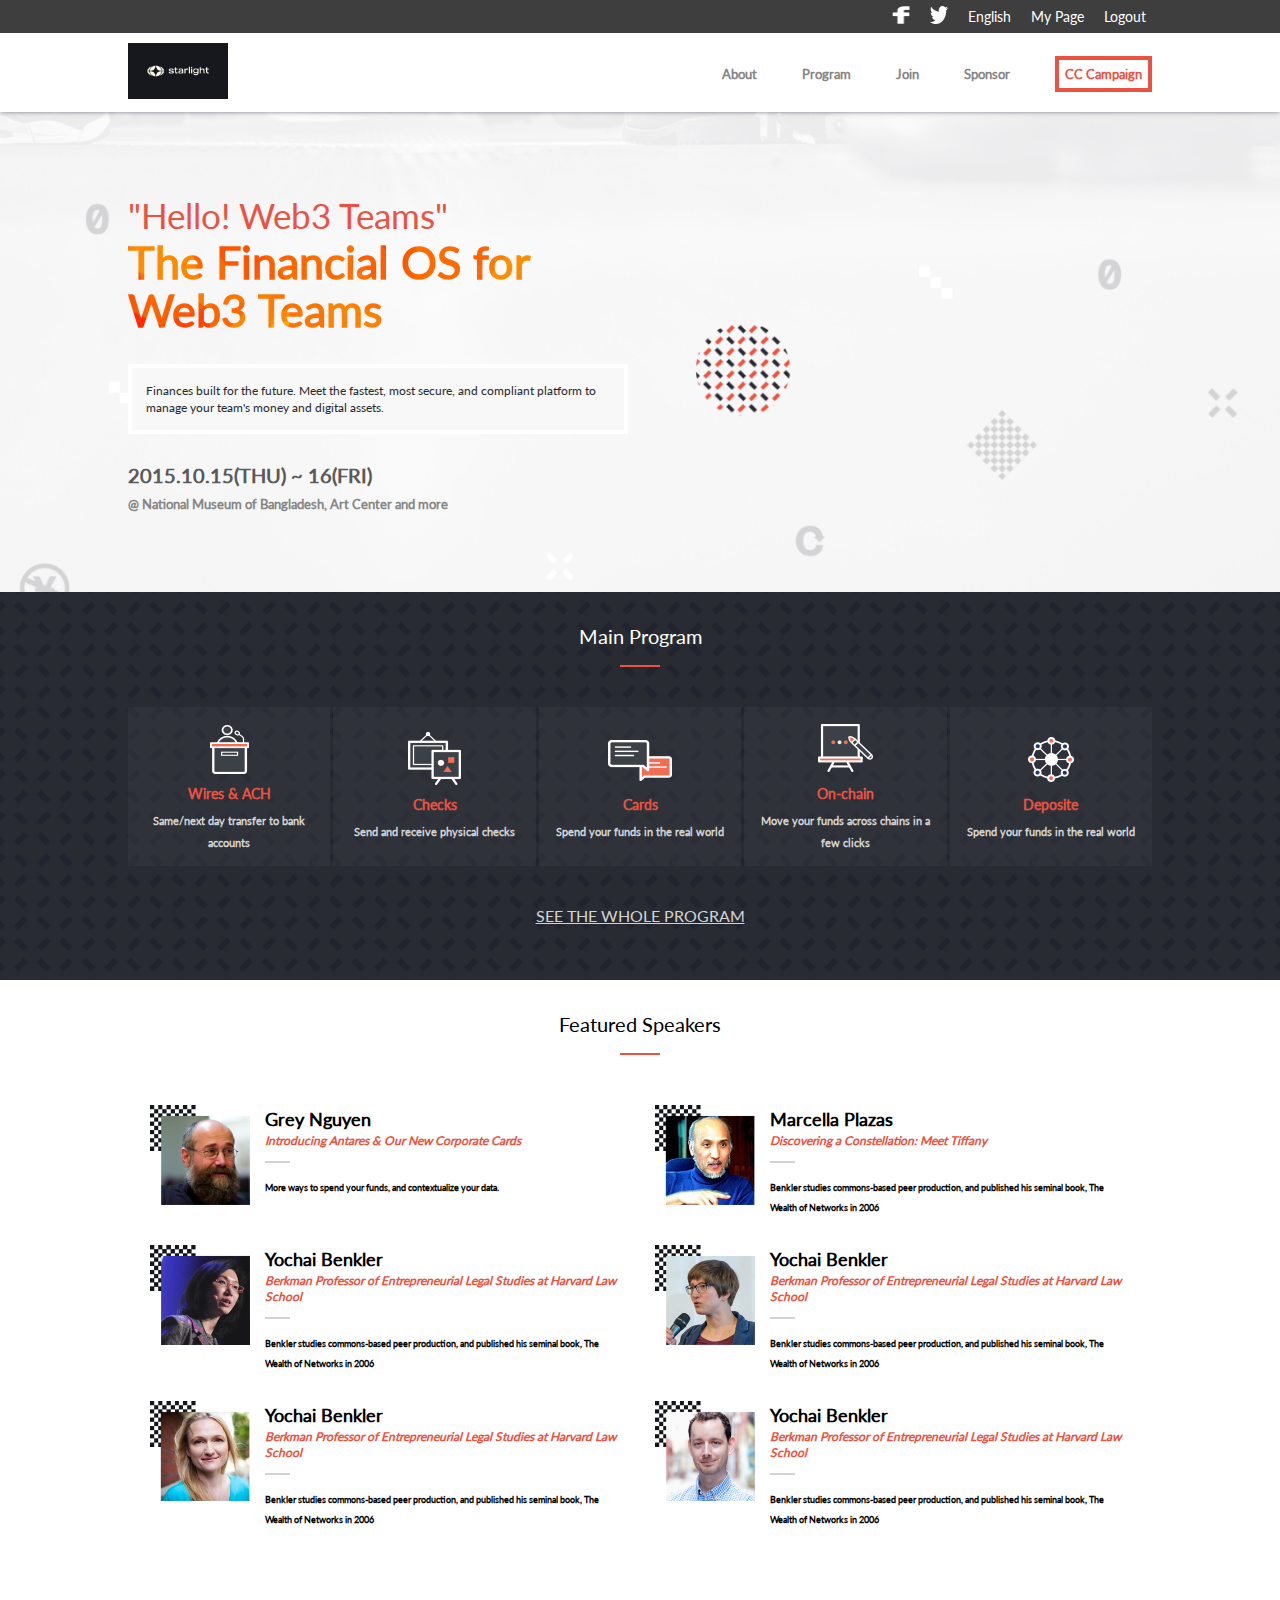
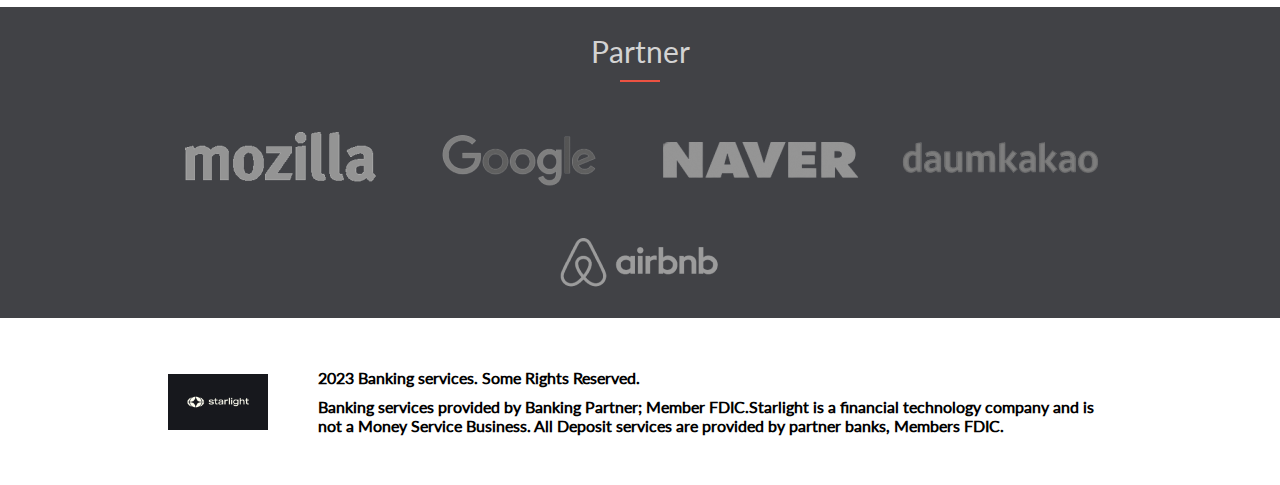
==== index.html @ 07b10582 "Change contents from default content" ====
<!DOCTYPE html>
<html lang="en">

<head>
    <meta charset="UTF-8">
    <meta http-equiv="X-UA-Compatible" content="IE=edge">
    <meta name="viewport" content="width=device-width, initial-scale=1.0">
    <link rel="stylesheet" href="style.css">
    <title>Capstion-1</title>
</head>

<body>

    <section class="mixed">
        <header>
            <nav class="mobile-nav">
                <div class="mobile-header">
                    <a href="#"> <img src="./images/hamburger-icon.png" alt="hamburger icon" id="open-btn"></a>
                </div>
            </nav>
            <!-- dropdown -->
            <div class="side-nav" id="side-nav">
                <a href="#" class="close-btn" id="close-btn"><img src="./images/cross-button.png"
                        alt="cross button"></a>
                <ul>
                    <li>
                        <a href="./about.html">About</a>
                    </li>
                    <li>
                        <a href="#">Program</a>
                    </li>
                    <li>
                        <a href="#">Join</a>
                    </li>
                    <li>
                        <a href="#">Sponsor</a>
                    </li>
                </ul>
            </div>

            <!-- nav for desktop -->

            <nav class="top-nav">
                <ul>
                    <li>
                        <a href="#"><img src="./images/fb-icon.png" alt="twitter icon"></a>
                    </li>
                    <li>
                        <a href="#"><img src="./images/twitter.png" alt="twitter icon"></a>
                    </li>
                    <li>
                        English
                    </li>
                    <li>
                        My Page
                    </li>
                    <li>
                        Logout
                    </li>
                </ul>
            </nav>
            <nav class="desktop-nav">
                <a href="./index.html">

                    <img src="./images/logo.png" class="brand-logo" alt="brand logo">
                </a>
                <div class="desktop-nav-items">
                    <ul>
                        <li>
                            <a href="./about.html">About</a>
                        </li>
                        <li>
                            <a href="#">Program</a>
                        </li>
                        <li>
                            <a href="#">Join</a>
                        </li>
                        <li>
                            <a href="#">Sponsor</a>
                        </li>
                        <li>
                            <a href="#" class="campaign-btn">CC Campaign</a>
                        </li>
                    </ul>
                </div>

            </nav>
        </header>

        <!-- hero section -->

        <section class="hero">
            <div class="container">

                <div class="headlines">
                    <p>"Hello! Web3 Teams"</p>
                    <h1>The Financial OS for Web3 Teams</h1>
                </div>
                <div class="hero-caption">
                    <p>Finances built for the future. Meet the fastest, most secure, and compliant platform to manage
                        your team's money and digital assets.</p>
                </div>
                <div class="schedule">
                    <h2>2015.10.15(THU) ~ 16(FRI)</h2>
                    <h4>@ National Museum of Bangladesh, Art Center and more
                    </h4>
                </div>
            </div>
        </section>
    </section>
    <!-- main program section -->

    <main>
        <div class="main-head">
            <h3>Main Program</h3>
            <hr>
        </div>
        <div class="main-cards">
            <div class="main-card">
                <img src="./images/icon-1.png" alt="icon">
                <h4>Wires & ACH</h4>
                <h6>Same/next day transfer to bank accounts</h6>
            </div>
            <div class="main-card">
                <img src="./images/icon-2.png" alt="icon">
                <h4>Checks</h4>
                <h6>Send and receive physical checks</h6>
            </div>
            <div class="main-card">
                <img src="./images/icon-3.png" alt="icon">
                <h4>Cards</h4>
                <h6>Spend your funds in the real world</h6>
            </div>
            <div class="main-card">
                <img src="./images/icon-4.png" alt="icon">
                <h4>On-chain</h4>
                <h6>
                    Move your funds across chains in a few clicks</h6>
            </div>
            <div class="main-card">
                <img src="./images/icon-5.png" alt="icon">
                <h4>Deposite</h4>
                <h6>Spend your funds in the real world</h6>
            </div>
        </div>
        <div class="main-btn">
            <button>Join CC Global Summit 2015</button>
            <a href="#">SEE THE WHOLE PROGRAM</a>
        </div>
    </main>

    <!-- featured speakers -->

    <section class="speaker" id="speaker">
        <div class="speaker-head">
            <h3>Featured Speakers</h3>
            <hr>
        </div>
        <div class="speaker-cards" id="speaker-cards">
            <!-- load data from js file -->


            <!-- <div class="speaker-card">
                <img src="./images/speaker-1.png" alt="icon">
                <div class="speaker-card-content">
                    <h4>${dataObj[i].name}</h4>
                    <p>Berkman Professor of Entrepreneurial Legal Studies at Harvard Law School</p>
                    <hr>
                    <small>Benkler studies commons-based peer production, and published his seminal book, The Wealth of
                        Networks in 2006</small>
                </div>
              </div> -->

            <div class="speaker-btn" id="load-more-btn">
                <button>MORE <img src="./images/arrow-down.png" alt="arrow-down icon"></button>
            </div>
        </div>
    </section>

    <!--sponsors section -->

    <section class="sponsors">
        <div class="sponsors-body">
            <div class="sponsors-head">
                <h3>Partner</h3>
                <hr>
            </div>
            <div class="sponsors-brand">
                <img src="./images/mozilla 1.png" alt="mozilla">
                <img src="./images/googlekorea 1.png" alt="googlekorea">
                <img src="./images/naver 1.png" alt="naver">
                <img src="./images/daumkakaologo 1.png" alt="daumkakaologo">
                <img src="./images/airbnb 1.png" alt="airbnb">
            </div>
        </div>
    </section>

    <!-- footer -->

    <footer>

        <img src="./images/logo.png" class="brand-logo" alt="Brand logo">
        <div class="footer-content">
            <p>2023 Banking services. Some Rights Reserved.</p>
            <p>Banking services provided by
                Banking Partner; Member FDIC.Starlight is a financial technology company and is not a Money Service
                Business. All Deposit services are provided by partner banks, Members FDIC.</p>
        </div>
    </footer>


    <script src="./script.js"></script>
    <script>
        loadOnFirst();
    </script>
</body>

</html>
---- style.css ----
@font-face {
    font-family: 'lato';
    src: url('./fonts/Lato-Regular.ttf') format('truetype');
}

* {
    margin: 0;
    padding: 0;
    box-sizing: border-box;
}

:root {
    --primary: #272A31;
    --secondary: #EC5242;
    --graish: #D3D3D3;
}

ul li {
    list-style: none;
}

a {
    text-decoration: none;
}

body {
    font-family: 'lato', sans-serif;

}

.brand-logo {
    width: 100px;
}

.mixed {
    /* box-shadow: rgb(0 0 0 / 24%) 0px 3px 8px; */
    background: url('./images/mobile-intro-bg.png');
    background-position: center;
    background-size: cover;
    background-repeat: no-repeat;
}



.mobile-header {
    width: 80%;
    margin: 0 auto;
    padding: 30px 0;
}

#open-btn {
    width: 40px;
}

.invisible-hamburger {
    visibility: hidden;
}

.side-nav {
    height: 100%;
    width: 0;
    position: fixed;
    z-index: 1;
    top: 0;
    left: 0;
    background-color: #272A31;
    overflow-x: hidden;
    transition: 0.5s;
}

.side-nav ul li a {
    padding: 8px 32px;
    font-size: 25px;
    color: var(--secondary);
    display: block;
    transition: 0.3s;
}

.side-nav ul li a:hover {
    color: var(--graish);
}

.side-nav .close-btn img {
    height: 40px;
    margin: 30px;
    transition: 0.5s;
}

/* navigation bar for desktop */
.top-nav {
    background-color: #3E3E3E;
    display: none;
}

.top-nav ul {
    width: 80%;
    margin: 0 auto;
    display: flex;
    justify-content: flex-end;
    align-items: center;
    color: white;
    gap: 20px;
    padding: 6px;
    font-size: 14px;
}

.top-nav ul li a img {
    height: 18px;
    width: 18px;
}

.desktop-nav {
    display: none;
    align-items: center;
    justify-content: space-between;
    width: 80%;
    margin: 0 auto;
    padding: 10px 0;
}

.desktop-nav-items ul {
    display: flex;
    gap: 45px;
    align-items: center;
    justify-content: center;
}

.desktop-nav-items ul li a {
    font-weight: 700;
    font-size: 13px;
    line-height: 17px;
    color: #868686;
    transition: 0.3s;
}

.desktop-nav-items ul li a:hover {
    color: var(--secondary);
}

.campaign-btn {
    border: 4px solid var(--secondary);
    padding: 6px;
    color: var(--secondary) !important;
    transition: 0.5s;
}

.campaign-btn:hover {
    background-color: var(--secondary);
    color: #fff !important;
}

/* hero */

.hero {
    /* background: url('./images/mobile-intro-bg.png');
    background-position: center;
    background-size: cover;
    background-repeat: no-repeat; */
    padding: 50px 0;
}

.container {
    width: 80%;
    margin: 0 auto;
}

.headlines p {
    color: var(--secondary);
    font-size: 20px;
    margin: 5px 0;
}

.headlines h1 {
    color: var(--secondary);
    font-size: 30px;
    font-weight: 800;
    line-height: 35px;
    margin: 0;
    background: url('./images/text-img');

    background-position: center;
    background-size: cover;
    background-repeat: no-repeat;
    background-clip: text;
    -webkit-background-clip: text;
    color: transparent;
}

.hero-caption {
    margin: 30px 0;
}

.hero-caption p {
    font-weight: 400;
    font-size: 12px;
    line-height: 17px;
    color: var(--primary);
    border: 4px solid white;
    background-color: #F8F8F8;
    padding: 14px;
    margin: 20px 0;
}

.schedule h2 {
    font-weight: 900;
    font-size: 20px;
    line-height: 23px;
    color: #595959;
    margin: 10px 0;
}

.schedule h4 {
    font-weight: 700;
    font-size: 13px;
    line-height: 15px;
    color: #868686;
}

/* main-section */

main {
    background: url('./images/main-pattern-bg.png'), #282B32;
    background-position: center;
    color: white;
    padding: 30px 0;
}

.main-head h3 {
    font-weight: 400;
    font-size: 20px;
    line-height: 28px;
    display: flex;
    justify-content: center;
    align-items: center;
}

.main-head hr {
    border: 1px solid var(--secondary);
    width: 40px;
    margin: 15px auto;
}

.main-cards {
    margin: 40px 12px;
    display: flex;
    flex-direction: column;
    gap: 10px;
}

.main-card {
    background-color: rgba(60, 63, 70, 0.4);
    padding: 10px;
    display: flex;
    justify-content: center;
    align-items: center;
    gap: 10px;
}


.main-card h4 {
    width: 25%;
    overflow: hidden;
    font-weight: 700;
    font-size: 14.2712px;
    line-height: 25px;
    color: var(--secondary);
}

.main-card h6 {
    width: 50%;
    font-weight: 700;
    font-size: 10.7034px;
    line-height: 22px;
}

.main-btn {
    text-align: center;
}

.main-btn button {
    background: var(--secondary);
    font-weight: 600;
    font-size: 16px;
    line-height: 28px;
    color: white;
    padding: 20px 50px;
    border: none;
}

.main-btn a {
    display: none;
}

/* featured speaker */
.speaker {
    padding: 30px 0;
    width: 100%;
    margin: 0 auto;
}

.speaker-head h3 {
    font-weight: 400;
    font-size: 20px;
    line-height: 28px;
    display: flex;
    justify-content: center;
    align-items: center;
}

.speaker-head hr {
    border: 1px solid var(--secondary);
    width: 40px;
    margin: 15px auto;
}

.speaker-grid {
    margin: 40px 12px;
    display: grid;
    grid-template-columns: repeat(1, 1fr);
    gap: 10px;
}

.speaker-card {
    padding: 10px;
    display: flex;
    justify-content: flex-start;
    align-items: flex-start;
    gap: 15px;
}

.speaker-card img {
    height: 100px;
    width: 100px;
}

.speaker-card-content h4 {
    font-weight: 700;
    font-size: 18px;
    line-height: 28px;
}

.speaker-card-content p {
    font-weight: 700;
    font-size: 12px;
    line-height: 16px;
    font-style: italic;
    color: var(--secondary);
}

.speaker-card-content hr {
    border: 1px solid var(--graish);
    width: 25px;
    margin: 12px 0;
}

.speaker-card-content small {
    font-weight: 700;
    font-size: 9px;
    line-height: 14px;
}

.speaker-btn {
    text-align: center;
    margin: 0 20px;
}

.speaker-btn button {
    font-weight: 700;
    font-size: 12px;
    line-height: 28px;
    margin: 20px 0;
    padding: 12px 0;
    border: 1px solid #DCDCDC;
    /* filter: drop-shadow(2px 2px 4px rgba(0, 0, 0, 0.25)); */
    border-radius: 4px;
    background-color: white;
    width: 100%;
}

.speaker-btn button img {
    margin-left: 10px;
    height: 8px;
}

.sponsors {
    padding: 30px 0;
    background-color: #414246;
    display: none;
}

.sponsors-body {
    width: 80%;
    margin: 0 auto;
}

.sponsors-head {
    margin-bottom: 40px;
}

.sponsors-head h3 {
    font-weight: 400;
    font-size: 30px;
    line-height: 28px;
    display: flex;
    justify-content: center;
    align-items: center;
    color: var(--graish);
}

.sponsors-head hr {
    border: 1px solid var(--secondary);
    width: 40px;
    margin: 15px auto;
}

.sponsors-brand {
    display: flex;
    align-items: center;
    justify-content: center;
    flex-wrap: wrap;
    gap: 40px;
}

footer {
    display: none;

}

.footer-content p {
    margin: 10px 0;
    font-weight: 700;
}

/* desktop version - 768px wider */
@media screen and (min-width: 768px) {
    .mobile-nav {
        display: none;
    }

    .top-nav {
        display: block;
    }

    header {
        box-shadow: rgba(50, 50, 93, 0.25) 0px 2px 5px -1px, rgba(0, 0, 0, 0.3) 0px 1px 3px -1px;
        position: relative;
        top: 0;
        background: white;
    }


    .desktop-nav {
        /* display: block; */
        display: flex;
    }

    .hero {
        background: url('./images/hero-desktop-bg.png');
        background-position: center;
        background-size: cover;
        background-repeat: no-repeat;
        padding: 80px 0;
    }

    .headlines,
    .hero-caption,
    .schedule {
        width: 500px;
    }

    .headlines h1 {
        font-size: 45px;
        line-height: 48px;
    }

    .headlines p {
        font-size: 35px;
        line-height: 36px;
    }

    .main-cards {
        flex-direction: row;
        gap: 3px;
        width: 80%;
        margin: 40px auto;
    }

    .main-card {
        flex-direction: column;
        text-align: center;
        gap: 4px;
        border: 2px solid transparent;
        width: 100%;
        margin: 0 a;
    }

    .main-card:hover {
        border: 2px solid white;
        cursor: pointer;
    }

    .main-card h4 {
        width: 100%;
    }

    .main-card h6 {
        width: 100%;
        font-size: 11px;
        color: var(--graish);
    }

    .main-btn button {
        display: none;
    }

    .main-btn a {
        color: var(--graish);
        text-decoration: underline;
        margin: 25px 0;
        display: block;
    }

    .speaker {
        width: 80%;
    }

    .speaker-btn {
        display: none;
    }

    .speaker-grid {
        grid-template-columns: repeat(2, 1fr);
    }

    .sponsors {
        display: block;
    }

    footer {
        width: 80%;
        margin: 0 auto;
        display: flex;
        flex-direction: row;
        justify-content: center;
        align-items: center;
        gap: 50px;
        padding: 40px;
    }
}
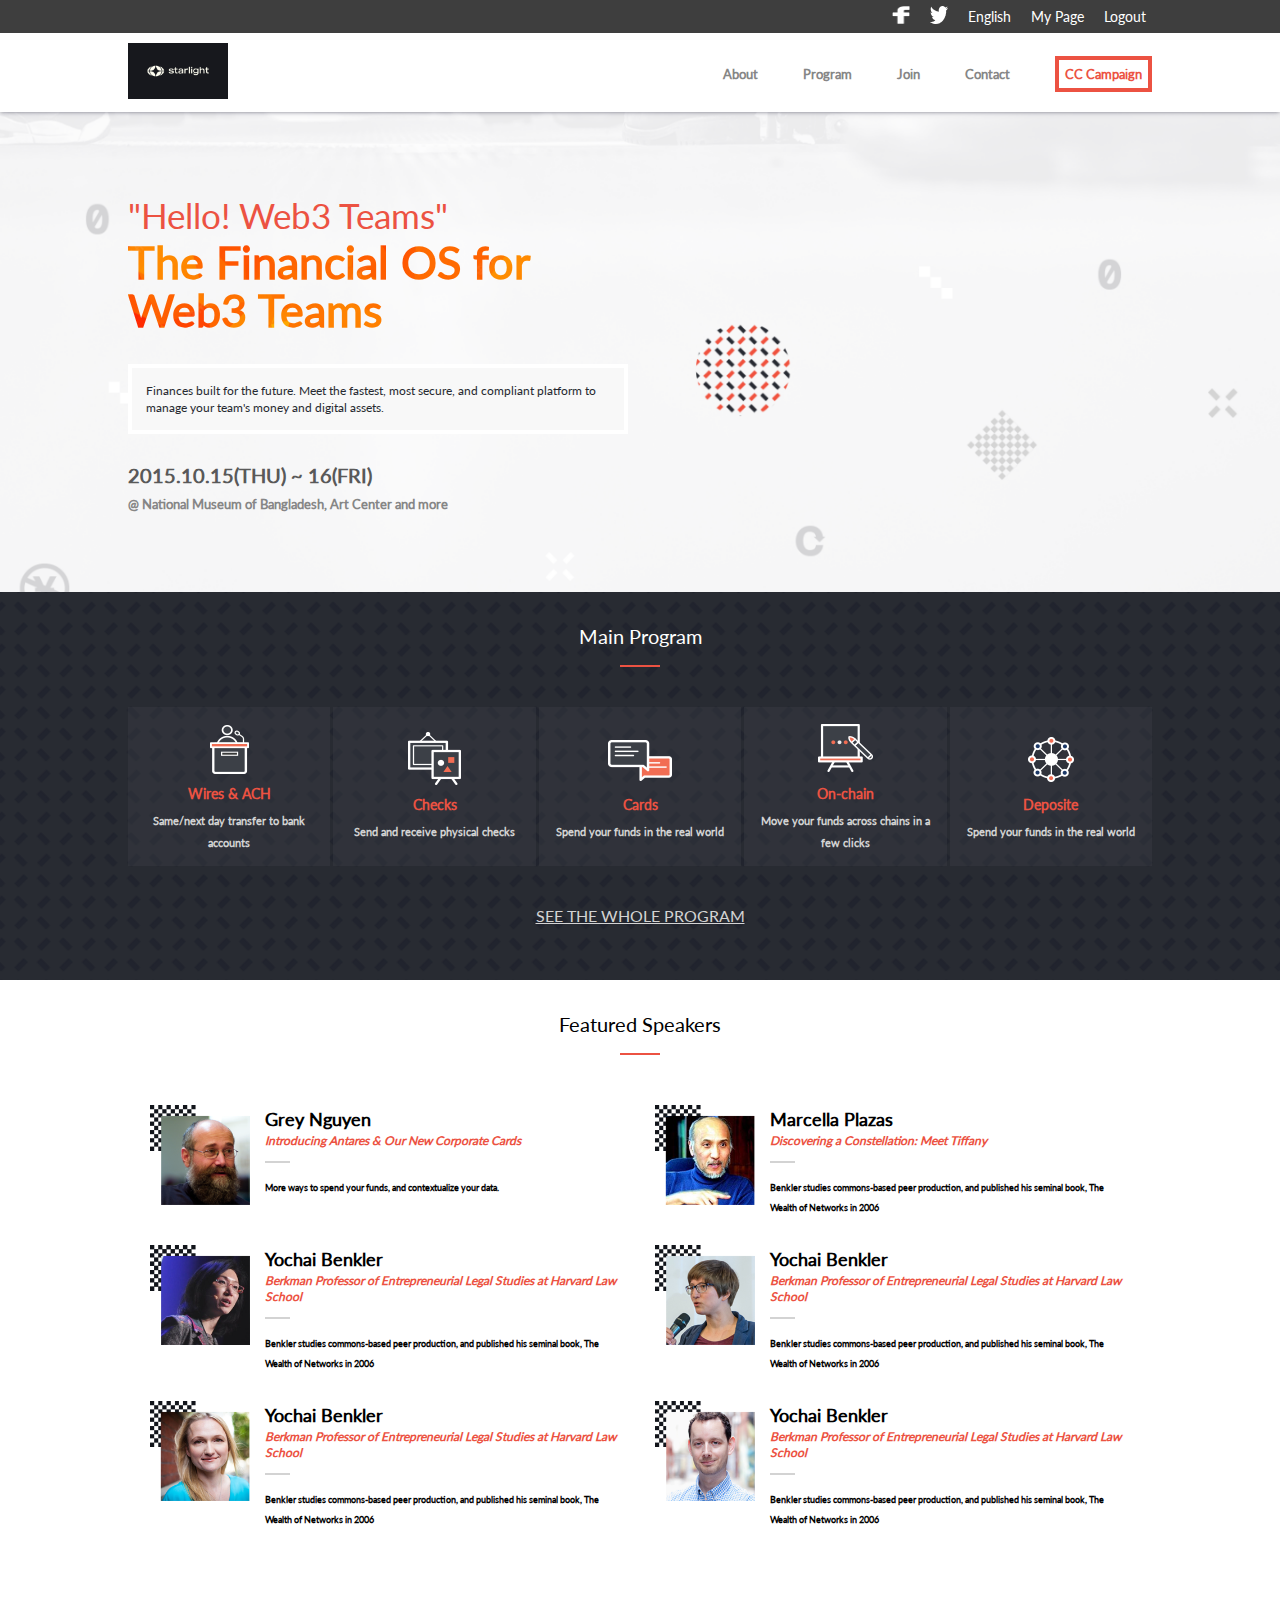
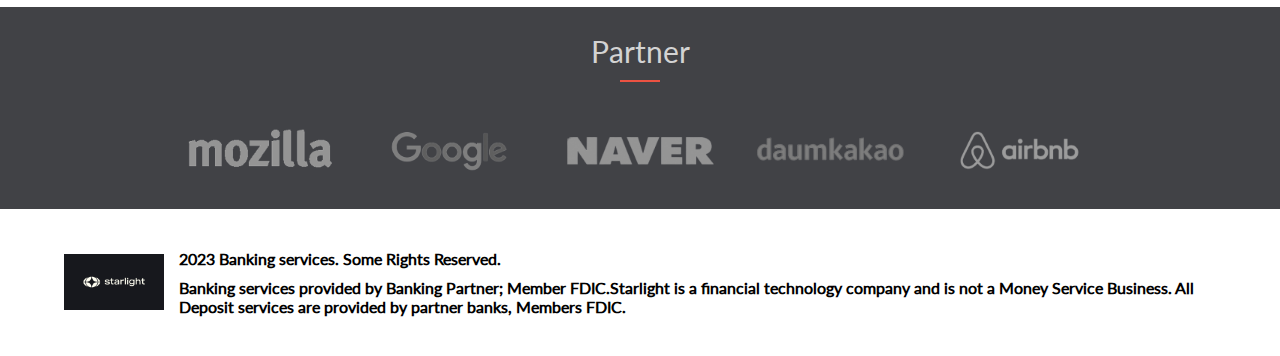
==== commit d47b7959: "Make all changes according to the code reviewer." ====
--- a/index.html
+++ b/index.html
@@ -6,7 +6,7 @@
     <meta http-equiv="X-UA-Compatible" content="IE=edge">
     <meta name="viewport" content="width=device-width, initial-scale=1.0">
     <link rel="stylesheet" href="style.css">
-    <title>Capstion-1</title>
+    <title>Web3 Teams</title>
 </head>
 
 <body>
@@ -27,14 +27,15 @@
                         <a href="./about.html">About</a>
                     </li>
                     <li>
-                        <a href="#">Program</a>
-                    </li>
-                    <li>
-                        <a href="#">Join</a>
-                    </li>
-                    <li>
-                        <a href="#">Sponsor</a>
-                    </li>
+                        <a href="./program.html">Program</a>
+                    </li>
+                    <li>
+                        <a href="./join.html">Join</a>
+                    </li>
+                    <li>
+                        <a href="./contact.html">Contact</a>
+                    </li>
+
                 </ul>
             </div>
 
@@ -43,7 +44,7 @@
             <nav class="top-nav">
                 <ul>
                     <li>
-                        <a href="#"><img src="./images/fb-icon.png" alt="twitter icon"></a>
+                        <a href="#"><img src="./images/fb-icon.png" alt="facebook icon"></a>
                     </li>
                     <li>
                         <a href="#"><img src="./images/twitter.png" alt="twitter icon"></a>
@@ -61,7 +62,6 @@
             </nav>
             <nav class="desktop-nav">
                 <a href="./index.html">
-
                     <img src="./images/logo.png" class="brand-logo" alt="brand logo">
                 </a>
                 <div class="desktop-nav-items">
@@ -70,16 +70,16 @@
                             <a href="./about.html">About</a>
                         </li>
                         <li>
-                            <a href="#">Program</a>
-                        </li>
-                        <li>
-                            <a href="#">Join</a>
-                        </li>
-                        <li>
-                            <a href="#">Sponsor</a>
-                        </li>
-                        <li>
-                            <a href="#" class="campaign-btn">CC Campaign</a>
+                            <a href="./program.html">Program</a>
+                        </li>
+                        <li>
+                            <a href="./join.html">Join</a>
+                        </li>
+                        <li>
+                            <a href="./contact.html">Contact</a>
+                        </li>
+                        <li>
+                            <a href="./campaign" class="campaign-btn">CC Campaign</a>
                         </li>
                     </ul>
                 </div>
@@ -158,18 +158,6 @@
         </div>
         <div class="speaker-cards" id="speaker-cards">
             <!-- load data from js file -->
-
-
-            <!-- <div class="speaker-card">
-                <img src="./images/speaker-1.png" alt="icon">
-                <div class="speaker-card-content">
-                    <h4>${dataObj[i].name}</h4>
-                    <p>Berkman Professor of Entrepreneurial Legal Studies at Harvard Law School</p>
-                    <hr>
-                    <small>Benkler studies commons-based peer production, and published his seminal book, The Wealth of
-                        Networks in 2006</small>
-                </div>
-              </div> -->
 
             <div class="speaker-btn" id="load-more-btn">
                 <button>MORE <img src="./images/arrow-down.png" alt="arrow-down icon"></button>
@@ -199,20 +187,20 @@
 
     <footer>
 
-        <img src="./images/logo.png" class="brand-logo" alt="Brand logo">
-        <div class="footer-content">
-            <p>2023 Banking services. Some Rights Reserved.</p>
-            <p>Banking services provided by
-                Banking Partner; Member FDIC.Starlight is a financial technology company and is not a Money Service
-                Business. All Deposit services are provided by partner banks, Members FDIC.</p>
+        <div class="footer-items">
+            <img src="./images/logo.png" class="brand-logo" alt="Brand logo">
+            <div class="footer-content">
+                <p>2023 Banking services. Some Rights Reserved.</p>
+                <p class="footer-2nd">Banking services provided by
+                    Banking Partner; Member FDIC.Starlight is a financial technology company and is not a Money Service
+                    Business. All Deposit services are provided by partner banks, Members FDIC.</p>
+            </div>
         </div>
     </footer>
 
 
     <script src="./script.js"></script>
-    <script>
-        loadOnFirst();
-    </script>
+
 </body>
 
 </html>--- a/style.css
+++ b/style.css
@@ -1,549 +1,542 @@
 @font-face {
-    font-family: 'lato';
-    src: url('./fonts/Lato-Regular.ttf') format('truetype');
+  font-family: 'lato';
+  src: url('./fonts/Lato-Regular.ttf') format('truetype');
 }
 
 * {
-    margin: 0;
-    padding: 0;
-    box-sizing: border-box;
+  margin: 0;
+  padding: 0;
+  box-sizing: border-box;
 }
 
 :root {
-    --primary: #272A31;
-    --secondary: #EC5242;
-    --graish: #D3D3D3;
+  --primary: #272a31;
+  --secondary: #ec5242;
+  --graish: #d3d3d3;
 }
 
 ul li {
-    list-style: none;
+  list-style: none;
 }
 
 a {
-    text-decoration: none;
+  text-decoration: none;
 }
 
 body {
-    font-family: 'lato', sans-serif;
-
+  font-family: 'lato', sans-serif;
 }
 
 .brand-logo {
-    width: 100px;
+  width: 100px;
 }
 
 .mixed {
-    /* box-shadow: rgb(0 0 0 / 24%) 0px 3px 8px; */
-    background: url('./images/mobile-intro-bg.png');
+  background: url('./images/mobile-intro-bg.png');
+  background-position: center;
+  background-size: cover;
+  background-repeat: no-repeat;
+}
+
+.mobile-header {
+  width: 80%;
+  margin: 0 auto;
+  padding: 30px 0;
+}
+
+#open-btn {
+  width: 40px;
+}
+
+.invisible-hamburger {
+  visibility: hidden;
+}
+
+.side-nav {
+  height: 100%;
+  width: 0;
+  position: fixed;
+  z-index: 1;
+  top: 0;
+  left: 0;
+  background-color: #272a31;
+  overflow-x: hidden;
+  transition: 0.5s;
+}
+
+.main-btn a {
+  display: none;
+}
+
+.side-nav ul li a {
+  padding: 8px 32px;
+  font-size: 25px;
+  color: var(--secondary);
+  display: block;
+  transition: 0.3s;
+}
+
+.desktop-nav-items ul li a {
+  font-weight: 700;
+  font-size: 13px;
+  line-height: 17px;
+  color: #868686;
+  transition: 0.3s;
+}
+
+.side-nav ul li a:hover {
+  color: var(--graish);
+}
+
+.speaker-card img {
+  height: 100px;
+  width: 100px;
+}
+
+.speaker-btn button img {
+  margin-left: 10px;
+  height: 8px;
+}
+
+.top-nav ul li a img {
+  height: 18px;
+  width: 18px;
+}
+
+.side-nav .close-btn img {
+  height: 40px;
+  margin: 30px;
+  transition: 0.5s;
+}
+
+/* navigation bar for desktop */
+.top-nav {
+  background-color: #3e3e3e;
+  display: none;
+}
+
+.top-nav ul {
+  width: 80%;
+  margin: 0 auto;
+  display: flex;
+  justify-content: flex-end;
+  align-items: center;
+  color: white;
+  gap: 20px;
+  padding: 6px;
+  font-size: 14px;
+}
+
+.desktop-nav {
+  display: none;
+  align-items: center;
+  justify-content: space-between;
+  width: 80%;
+  margin: 0 auto;
+  padding: 10px 0;
+}
+
+.desktop-nav-items ul {
+  display: flex;
+  gap: 45px;
+  align-items: center;
+  justify-content: center;
+}
+
+.desktop-nav-items ul li a:hover {
+  color: var(--secondary);
+}
+
+.campaign-btn {
+  border: 4px solid var(--secondary);
+  padding: 6px;
+  color: var(--secondary) !important;
+  transition: 0.5s;
+}
+
+.campaign-btn:hover {
+  background-color: var(--secondary);
+  color: #fff !important;
+}
+
+/* hero */
+
+.hero {
+  padding: 50px 0;
+}
+
+.container {
+  width: 80%;
+  margin: 0 auto;
+}
+
+.headlines p {
+  color: var(--secondary);
+  font-size: 20px;
+  margin: 5px 0;
+}
+
+.headlines h1 {
+  font-size: 30px;
+  font-weight: 800;
+  line-height: 35px;
+  margin: 0;
+  background: url('./images/text-img');
+  background-position: center;
+  background-size: cover;
+  background-repeat: no-repeat;
+  -webkit-background-clip: text;
+  color: transparent;
+}
+
+.hero-caption {
+  margin: 30px 0;
+}
+
+.hero-caption p {
+  font-weight: 400;
+  font-size: 12px;
+  line-height: 17px;
+  color: var(--primary);
+  border: 4px solid white;
+  background-color: #f8f8f8;
+  padding: 14px;
+  margin: 20px 0;
+}
+
+.schedule h2 {
+  font-weight: 900;
+  font-size: 20px;
+  line-height: 23px;
+  color: #595959;
+  margin: 10px 0;
+}
+
+.schedule h4 {
+  font-weight: 700;
+  font-size: 13px;
+  line-height: 15px;
+  color: #868686;
+}
+
+/* main-section */
+
+main {
+  background: url('./images/main-pattern-bg.png'), #282b32;
+  background-position: center;
+  color: white;
+  padding: 30px 0;
+}
+
+.main-head h3 {
+  font-weight: 400;
+  font-size: 20px;
+  line-height: 28px;
+  display: flex;
+  justify-content: center;
+  align-items: center;
+}
+
+.main-head hr {
+  border: 1px solid var(--secondary);
+  width: 40px;
+  margin: 15px auto;
+}
+
+.main-cards {
+  margin: 40px 12px;
+  display: flex;
+  flex-direction: column;
+  gap: 10px;
+}
+
+.main-card {
+  background-color: rgba(60, 63, 70, 0.4);
+  padding: 10px;
+  display: flex;
+  justify-content: center;
+  align-items: center;
+  gap: 10px;
+}
+
+.main-card h4 {
+  width: 25%;
+  overflow: hidden;
+  font-weight: 700;
+  font-size: 14.2712px;
+  line-height: 25px;
+  color: var(--secondary);
+}
+
+.main-card h6 {
+  width: 50%;
+  font-weight: 700;
+  font-size: 10.7034px;
+  line-height: 22px;
+}
+
+.main-btn {
+  text-align: center;
+}
+
+.main-btn button {
+  background: var(--secondary);
+  font-weight: 600;
+  font-size: 16px;
+  line-height: 28px;
+  color: white;
+  padding: 20px 50px;
+  border: none;
+}
+
+/* featured speaker */
+.speaker {
+  padding: 30px 0;
+  width: 100%;
+  margin: 0 auto;
+}
+
+.speaker-head h3 {
+  font-weight: 400;
+  font-size: 20px;
+  line-height: 28px;
+  display: flex;
+  justify-content: center;
+  align-items: center;
+}
+
+.speaker-head hr {
+  border: 1px solid var(--secondary);
+  width: 40px;
+  margin: 15px auto;
+}
+
+.speaker-grid {
+  margin: 40px 12px;
+  display: grid;
+  grid-template-columns: repeat(1, 1fr);
+  gap: 10px;
+}
+
+.speaker-card {
+  padding: 10px;
+  display: flex;
+  justify-content: flex-start;
+  align-items: flex-start;
+  gap: 15px;
+}
+
+.speaker-card-content h4 {
+  font-weight: 700;
+  font-size: 18px;
+  line-height: 28px;
+}
+
+.speaker-card-content p {
+  font-weight: 700;
+  font-size: 12px;
+  line-height: 16px;
+  font-style: italic;
+  color: var(--secondary);
+}
+
+.speaker-card-content hr {
+  border: 1px solid var(--graish);
+  width: 25px;
+  margin: 12px 0;
+}
+
+.speaker-card-content small {
+  font-weight: 700;
+  font-size: 9px;
+  line-height: 14px;
+}
+
+.speaker-btn {
+  text-align: center;
+  margin: 0 20px;
+}
+
+.speaker-btn button {
+  font-weight: 700;
+  font-size: 12px;
+  line-height: 28px;
+  margin: 20px 0;
+  padding: 12px 0;
+  border: 1px solid #dcdcdc;
+  border-radius: 4px;
+  background-color: white;
+  width: 100%;
+}
+
+.sponsors {
+  padding: 30px 0;
+  background-color: #414246;
+  display: block;
+}
+
+.sponsors-body {
+  width: 80%;
+  margin: 0 auto;
+}
+
+.sponsors-head {
+  margin-bottom: 40px;
+}
+
+.sponsors-head h3 {
+  font-weight: 400;
+  font-size: 30px;
+  line-height: 28px;
+  display: flex;
+  justify-content: center;
+  align-items: center;
+  color: var(--graish);
+}
+
+.sponsors-head hr {
+  border: 1px solid var(--secondary);
+  width: 40px;
+  margin: 15px auto;
+}
+
+.sponsors-brand {
+  display: flex;
+  align-items: center;
+  justify-content: center;
+  flex-wrap: wrap;
+  gap: 40px;
+}
+
+.sponsors-brand img {
+  width: 150px;
+}
+
+.footer-items {
+  width: 90%;
+  margin: 0 auto;
+  display: flex;
+  justify-content: center;
+  align-items: center;
+  text-align: left;
+  gap: 15px;
+  padding: 30px 0;
+}
+
+.footer-content p {
+  margin: 10px 0;
+  font-weight: 700;
+}
+
+.footer-2nd {
+  display: none;
+}
+
+/* desktop version - 768px wider */
+@media screen and (min-width: 768px) {
+  .mobile-nav {
+    display: none;
+  }
+
+  .top-nav {
+    display: block;
+  }
+
+  header {
+    box-shadow: rgba(50, 50, 93, 0.25) 0 2px 5px -1px, rgba(0, 0, 0, 0.3) 0 1px 3px -1px;
+    position: relative;
+    top: 0;
+    background: white;
+  }
+
+  .desktop-nav {
+    display: flex;
+  }
+
+  .hero {
+    background: url('./images/hero-desktop-bg.png');
     background-position: center;
     background-size: cover;
     background-repeat: no-repeat;
-}
-
-
-
-.mobile-header {
+    padding: 80px 0;
+  }
+
+  .headlines,
+  .hero-caption,
+  .schedule {
+    width: 500px;
+  }
+
+  .headlines h1 {
+    font-size: 45px;
+    line-height: 48px;
+  }
+
+  .headlines p {
+    font-size: 35px;
+    line-height: 36px;
+  }
+
+  .main-cards {
+    flex-direction: row;
+    gap: 3px;
     width: 80%;
-    margin: 0 auto;
-    padding: 30px 0;
-}
-
-#open-btn {
-    width: 40px;
-}
-
-.invisible-hamburger {
-    visibility: hidden;
-}
-
-.side-nav {
-    height: 100%;
-    width: 0;
-    position: fixed;
-    z-index: 1;
-    top: 0;
-    left: 0;
-    background-color: #272A31;
-    overflow-x: hidden;
-    transition: 0.5s;
-}
-
-.side-nav ul li a {
-    padding: 8px 32px;
-    font-size: 25px;
-    color: var(--secondary);
-    display: block;
-    transition: 0.3s;
-}
-
-.side-nav ul li a:hover {
-    color: var(--graish);
-}
-
-.side-nav .close-btn img {
-    height: 40px;
-    margin: 30px;
-    transition: 0.5s;
-}
-
-/* navigation bar for desktop */
-.top-nav {
-    background-color: #3E3E3E;
-    display: none;
-}
-
-.top-nav ul {
-    width: 80%;
-    margin: 0 auto;
-    display: flex;
-    justify-content: flex-end;
-    align-items: center;
-    color: white;
-    gap: 20px;
-    padding: 6px;
-    font-size: 14px;
-}
-
-.top-nav ul li a img {
-    height: 18px;
-    width: 18px;
-}
-
-.desktop-nav {
-    display: none;
-    align-items: center;
-    justify-content: space-between;
-    width: 80%;
-    margin: 0 auto;
-    padding: 10px 0;
-}
-
-.desktop-nav-items ul {
-    display: flex;
-    gap: 45px;
-    align-items: center;
-    justify-content: center;
-}
-
-.desktop-nav-items ul li a {
-    font-weight: 700;
-    font-size: 13px;
-    line-height: 17px;
-    color: #868686;
-    transition: 0.3s;
-}
-
-.desktop-nav-items ul li a:hover {
-    color: var(--secondary);
-}
-
-.campaign-btn {
-    border: 4px solid var(--secondary);
-    padding: 6px;
-    color: var(--secondary) !important;
-    transition: 0.5s;
-}
-
-.campaign-btn:hover {
-    background-color: var(--secondary);
-    color: #fff !important;
-}
-
-/* hero */
-
-.hero {
-    /* background: url('./images/mobile-intro-bg.png');
-    background-position: center;
-    background-size: cover;
-    background-repeat: no-repeat; */
-    padding: 50px 0;
-}
-
-.container {
-    width: 80%;
-    margin: 0 auto;
-}
-
-.headlines p {
-    color: var(--secondary);
-    font-size: 20px;
-    margin: 5px 0;
-}
-
-.headlines h1 {
-    color: var(--secondary);
-    font-size: 30px;
-    font-weight: 800;
-    line-height: 35px;
-    margin: 0;
-    background: url('./images/text-img');
-
-    background-position: center;
-    background-size: cover;
-    background-repeat: no-repeat;
-    background-clip: text;
-    -webkit-background-clip: text;
-    color: transparent;
-}
-
-.hero-caption {
-    margin: 30px 0;
-}
-
-.hero-caption p {
-    font-weight: 400;
-    font-size: 12px;
-    line-height: 17px;
-    color: var(--primary);
-    border: 4px solid white;
-    background-color: #F8F8F8;
-    padding: 14px;
-    margin: 20px 0;
-}
-
-.schedule h2 {
-    font-weight: 900;
-    font-size: 20px;
-    line-height: 23px;
-    color: #595959;
-    margin: 10px 0;
-}
-
-.schedule h4 {
-    font-weight: 700;
-    font-size: 13px;
-    line-height: 15px;
-    color: #868686;
-}
-
-/* main-section */
-
-main {
-    background: url('./images/main-pattern-bg.png'), #282B32;
-    background-position: center;
-    color: white;
-    padding: 30px 0;
-}
-
-.main-head h3 {
-    font-weight: 400;
-    font-size: 20px;
-    line-height: 28px;
-    display: flex;
-    justify-content: center;
-    align-items: center;
-}
-
-.main-head hr {
-    border: 1px solid var(--secondary);
-    width: 40px;
-    margin: 15px auto;
-}
-
-.main-cards {
-    margin: 40px 12px;
-    display: flex;
+    margin: 40px auto;
+  }
+
+  .main-card {
     flex-direction: column;
-    gap: 10px;
-}
-
-.main-card {
-    background-color: rgba(60, 63, 70, 0.4);
-    padding: 10px;
-    display: flex;
-    justify-content: center;
-    align-items: center;
-    gap: 10px;
-}
-
-
-.main-card h4 {
-    width: 25%;
-    overflow: hidden;
-    font-weight: 700;
-    font-size: 14.2712px;
-    line-height: 25px;
-    color: var(--secondary);
-}
-
-.main-card h6 {
-    width: 50%;
-    font-weight: 700;
-    font-size: 10.7034px;
-    line-height: 22px;
-}
-
-.main-btn {
     text-align: center;
-}
-
-.main-btn button {
-    background: var(--secondary);
-    font-weight: 600;
-    font-size: 16px;
-    line-height: 28px;
-    color: white;
-    padding: 20px 50px;
-    border: none;
-}
-
-.main-btn a {
-    display: none;
-}
-
-/* featured speaker */
-.speaker {
-    padding: 30px 0;
+    gap: 4px;
+    border: 2px solid transparent;
     width: 100%;
     margin: 0 auto;
-}
-
-.speaker-head h3 {
-    font-weight: 400;
-    font-size: 20px;
-    line-height: 28px;
-    display: flex;
-    justify-content: center;
-    align-items: center;
-}
-
-.speaker-head hr {
-    border: 1px solid var(--secondary);
-    width: 40px;
-    margin: 15px auto;
-}
-
-.speaker-grid {
-    margin: 40px 12px;
-    display: grid;
-    grid-template-columns: repeat(1, 1fr);
-    gap: 10px;
-}
-
-.speaker-card {
-    padding: 10px;
-    display: flex;
-    justify-content: flex-start;
-    align-items: flex-start;
-    gap: 15px;
-}
-
-.speaker-card img {
-    height: 100px;
-    width: 100px;
-}
-
-.speaker-card-content h4 {
-    font-weight: 700;
-    font-size: 18px;
-    line-height: 28px;
-}
-
-.speaker-card-content p {
-    font-weight: 700;
-    font-size: 12px;
-    line-height: 16px;
-    font-style: italic;
-    color: var(--secondary);
-}
-
-.speaker-card-content hr {
-    border: 1px solid var(--graish);
-    width: 25px;
-    margin: 12px 0;
-}
-
-.speaker-card-content small {
-    font-weight: 700;
-    font-size: 9px;
-    line-height: 14px;
-}
-
-.speaker-btn {
-    text-align: center;
-    margin: 0 20px;
-}
-
-.speaker-btn button {
-    font-weight: 700;
-    font-size: 12px;
-    line-height: 28px;
-    margin: 20px 0;
-    padding: 12px 0;
-    border: 1px solid #DCDCDC;
-    /* filter: drop-shadow(2px 2px 4px rgba(0, 0, 0, 0.25)); */
-    border-radius: 4px;
-    background-color: white;
+  }
+
+  .main-card:hover {
+    border: 2px solid white;
+    cursor: pointer;
+  }
+
+  .main-card h4 {
     width: 100%;
-}
-
-.speaker-btn button img {
-    margin-left: 10px;
-    height: 8px;
-}
-
-.sponsors {
-    padding: 30px 0;
-    background-color: #414246;
+  }
+
+  .main-card h6 {
+    width: 100%;
+    font-size: 11px;
+    color: var(--graish);
+  }
+
+  .main-btn button {
     display: none;
-}
-
-.sponsors-body {
+  }
+
+  .main-btn a {
+    color: var(--graish);
+    text-decoration: underline;
+    margin: 25px 0;
+    display: block;
+  }
+
+  .speaker {
     width: 80%;
-    margin: 0 auto;
-}
-
-.sponsors-head {
-    margin-bottom: 40px;
-}
-
-.sponsors-head h3 {
-    font-weight: 400;
-    font-size: 30px;
-    line-height: 28px;
-    display: flex;
-    justify-content: center;
-    align-items: center;
-    color: var(--graish);
-}
-
-.sponsors-head hr {
-    border: 1px solid var(--secondary);
-    width: 40px;
-    margin: 15px auto;
-}
-
-.sponsors-brand {
-    display: flex;
-    align-items: center;
-    justify-content: center;
-    flex-wrap: wrap;
-    gap: 40px;
-}
-
-footer {
+  }
+
+  .speaker-btn {
     display: none;
-
-}
-
-.footer-content p {
-    margin: 10px 0;
-    font-weight: 700;
-}
-
-/* desktop version - 768px wider */
-@media screen and (min-width: 768px) {
-    .mobile-nav {
-        display: none;
-    }
-
-    .top-nav {
-        display: block;
-    }
-
-    header {
-        box-shadow: rgba(50, 50, 93, 0.25) 0px 2px 5px -1px, rgba(0, 0, 0, 0.3) 0px 1px 3px -1px;
-        position: relative;
-        top: 0;
-        background: white;
-    }
-
-
-    .desktop-nav {
-        /* display: block; */
-        display: flex;
-    }
-
-    .hero {
-        background: url('./images/hero-desktop-bg.png');
-        background-position: center;
-        background-size: cover;
-        background-repeat: no-repeat;
-        padding: 80px 0;
-    }
-
-    .headlines,
-    .hero-caption,
-    .schedule {
-        width: 500px;
-    }
-
-    .headlines h1 {
-        font-size: 45px;
-        line-height: 48px;
-    }
-
-    .headlines p {
-        font-size: 35px;
-        line-height: 36px;
-    }
-
-    .main-cards {
-        flex-direction: row;
-        gap: 3px;
-        width: 80%;
-        margin: 40px auto;
-    }
-
-    .main-card {
-        flex-direction: column;
-        text-align: center;
-        gap: 4px;
-        border: 2px solid transparent;
-        width: 100%;
-        margin: 0 a;
-    }
-
-    .main-card:hover {
-        border: 2px solid white;
-        cursor: pointer;
-    }
-
-    .main-card h4 {
-        width: 100%;
-    }
-
-    .main-card h6 {
-        width: 100%;
-        font-size: 11px;
-        color: var(--graish);
-    }
-
-    .main-btn button {
-        display: none;
-    }
-
-    .main-btn a {
-        color: var(--graish);
-        text-decoration: underline;
-        margin: 25px 0;
-        display: block;
-    }
-
-    .speaker {
-        width: 80%;
-    }
-
-    .speaker-btn {
-        display: none;
-    }
-
-    .speaker-grid {
-        grid-template-columns: repeat(2, 1fr);
-    }
-
-    .sponsors {
-        display: block;
-    }
-
-    footer {
-        width: 80%;
-        margin: 0 auto;
-        display: flex;
-        flex-direction: row;
-        justify-content: center;
-        align-items: center;
-        gap: 50px;
-        padding: 40px;
-    }
+  }
+
+  .speaker-grid {
+    grid-template-columns: repeat(2, 1fr);
+  }
+
+  .sponsors {
+    display: block;
+  }
+
+  .footer-2nd {
+    display: block;
+  }
+
 }